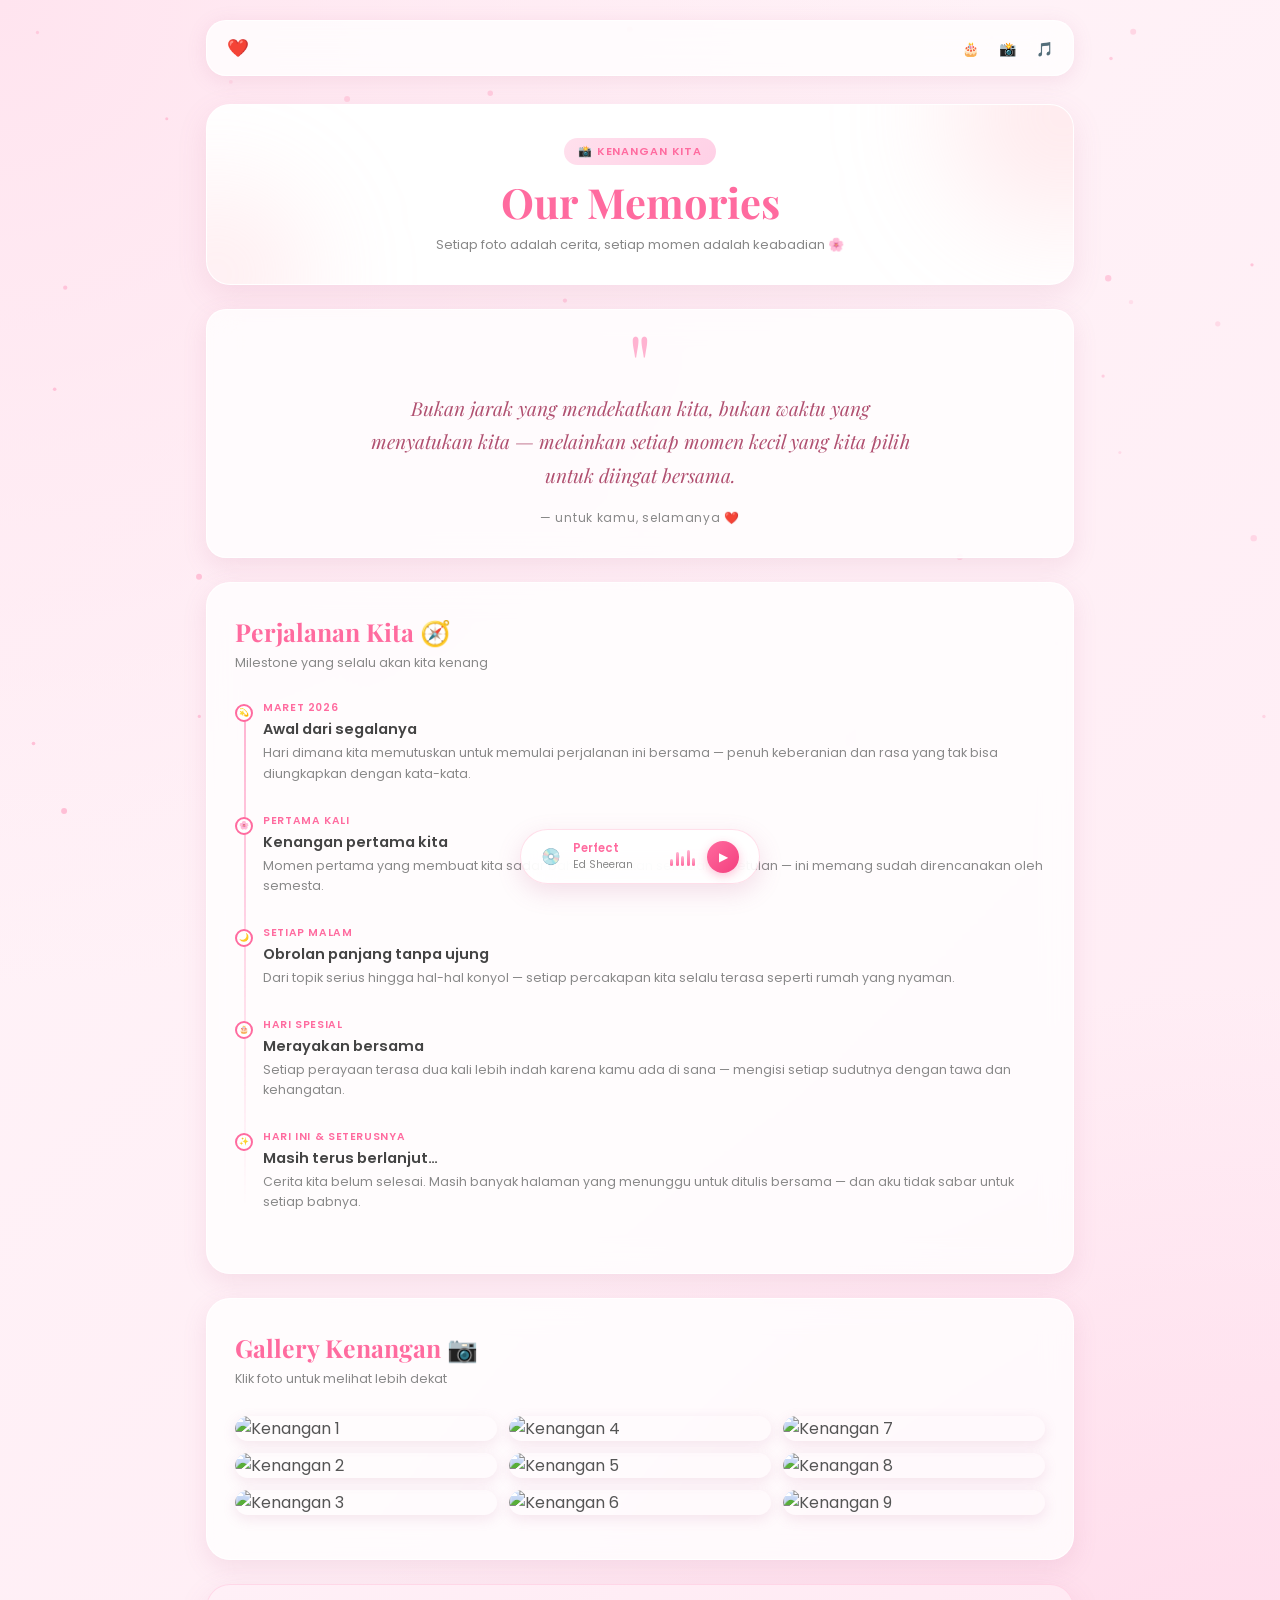
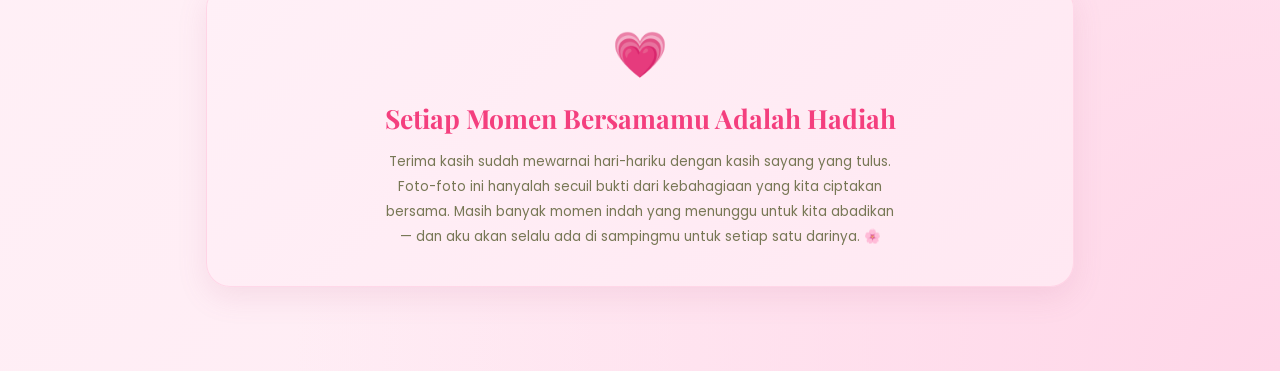
==== memories.html @ 5b6e2b77 "Add files via upload" ====
<!DOCTYPE html>
<html lang="id">
<head>
<meta charset="UTF-8">
<meta name="viewport" content="width=device-width, initial-scale=1.0">
<title>Our Memories 📸</title>
<link href="https://fonts.googleapis.com/css2?family=Poppins:wght@300;400;500;600;700&family=Playfair+Display:ital,wght@0,700;1,400&display=swap" rel="stylesheet">
<style>

/* ── Reset & Base ── */
*, *::before, *::after {
  margin: 0; padding: 0;
  box-sizing: border-box;
}

:root {
  --pink:      #ff6b9f;
  --pink-soft: #ffb3d1;
  --pink-pale: #fff0f6;
  --rose:      #f43f7e;
  --text:      #555;
  --text-light:#888;
  --white:     #ffffff;
  --glass-bg:  rgba(255,255,255,0.78);
  --glass-border: rgba(255,255,255,0.9);
  --shadow:    rgba(187,91,139,0.13);
}

html { scroll-behavior: smooth; }

body {
  min-height: 100vh;
  font-family: 'Poppins', sans-serif;
  color: var(--text);
  background:
    radial-gradient(circle at top left,   #ffe4ef 0%, transparent 42%),
    radial-gradient(circle at bottom right,#ffd6e8 0%, transparent 42%),
    linear-gradient(135deg, #fff5f9, #ffeaf3);
  overflow-x: hidden;
}

/* ── Particle Canvas ── */
#particle-canvas {
  position: fixed;
  inset: 0;
  pointer-events: none;
  z-index: 0;
}

/* ── Layout wrapper ── */
.container {
  max-width: 900px;
  margin: 0 auto;
  padding: 20px 16px 60px;
  position: relative;
  z-index: 1;
}

/* ── Navbar ── */
.navbar {
  display: flex;
  justify-content: space-between;
  align-items: center;
  padding: 14px 20px;
  margin-bottom: 28px;
  background: var(--glass-bg);
  backdrop-filter: blur(18px);
  -webkit-backdrop-filter: blur(18px);
  border: 1px solid var(--glass-border);
  border-radius: 20px;
  box-shadow: 0 4px 20px var(--shadow);
}

.logo { font-weight: 700; color: var(--pink); font-size: 1.1rem; }

.nav-links { display: flex; gap: 20px; list-style: none; }
.nav-links a {
  text-decoration: none;
  color: #666;
  font-size: 14px;
  transition: color .2s;
}
.nav-links a:hover { color: var(--pink); }

/* ── Hero Card ── */
.hero-card {
  position: relative;
  overflow: hidden;
  background: var(--white);
  border: 1px solid var(--glass-border);
  border-radius: 24px;
  padding: 32px 24px 28px;
  margin-bottom: 24px;
  box-shadow: 0 10px 30px var(--shadow);
  text-align: center;
}

.hero-card::before {
  content: "";
  position: absolute;
  width: 220px; height: 220px;
  top: -100px; right: -100px;
  border-radius: 50%;
  background: rgba(255,182,193,.3);
  filter: blur(60px);
}

.hero-card::after {
  content: "";
  position: absolute;
  width: 180px; height: 180px;
  bottom: -80px; left: -80px;
  border-radius: 50%;
  background: rgba(255,182,193,.25);
  filter: blur(55px);
}

.hero-badge {
  display: inline-block;
  background: linear-gradient(135deg, #ffe0ed, #ffd0e6);
  color: var(--pink);
  font-size: 11px;
  font-weight: 600;
  letter-spacing: .08em;
  text-transform: uppercase;
  padding: 5px 14px;
  border-radius: 30px;
  margin-bottom: 12px;
}

.hero-card h1 {
  font-family: 'Playfair Display', serif;
  font-size: clamp(1.8rem, 5vw, 2.6rem);
  color: var(--pink);
  margin-bottom: 8px;
  line-height: 1.2;
}

.hero-card .subtitle {
  color: var(--text-light);
  font-size: 13px;
  line-height: 1.6;
}

/* ── Opening Quote ── */
.quote-section {
  background: var(--glass-bg);
  backdrop-filter: blur(15px);
  -webkit-backdrop-filter: blur(15px);
  border: 1px solid var(--glass-border);
  border-radius: 20px;
  padding: 28px 32px;
  margin-bottom: 24px;
  box-shadow: 0 8px 24px var(--shadow);
  text-align: center;
  position: relative;
}

.quote-mark {
  font-family: 'Playfair Display', serif;
  font-size: 5rem;
  color: var(--pink-soft);
  line-height: .6;
  display: block;
  margin-bottom: 6px;
  user-select: none;
}

.quote-text {
  font-family: 'Playfair Display', serif;
  font-style: italic;
  font-size: clamp(1rem, 2.5vw, 1.2rem);
  color: #b05070;
  line-height: 1.75;
  max-width: 560px;
  margin: 0 auto 12px;
}

.quote-author {
  font-size: 12px;
  color: var(--text-light);
  letter-spacing: .06em;
}

/* ── Section Card ── */
.section-card {
  background: var(--glass-bg);
  backdrop-filter: blur(15px);
  -webkit-backdrop-filter: blur(15px);
  border: 1px solid var(--glass-border);
  border-radius: 24px;
  padding: 32px 28px;
  margin-bottom: 24px;
  box-shadow: 0 8px 24px var(--shadow);
}

.section-title {
  font-family: 'Playfair Display', serif;
  font-size: clamp(1.2rem, 3vw, 1.55rem);
  color: var(--pink);
  margin-bottom: 6px;
}

.section-sub {
  font-size: 12.5px;
  color: var(--text-light);
  margin-bottom: 28px;
}

/* ── Timeline ── */
.timeline {
  position: relative;
  padding-left: 28px;
}

.timeline::before {
  content: "";
  position: absolute;
  left: 9px;
  top: 6px; bottom: 6px;
  width: 2px;
  background: linear-gradient(to bottom, var(--pink-soft), transparent);
  border-radius: 2px;
}

.tl-item {
  position: relative;
  margin-bottom: 28px;
  opacity: 0;
  transform: translateX(-16px);
  transition: opacity .5s ease, transform .5s ease;
}

.tl-item.visible {
  opacity: 1;
  transform: translateX(0);
}

.tl-dot {
  position: absolute;
  left: -28px;
  top: 4px;
  width: 18px; height: 18px;
  background: white;
  border: 2.5px solid var(--pink);
  border-radius: 50%;
  display: flex;
  align-items: center;
  justify-content: center;
  font-size: 8px;
}

.tl-date {
  font-size: 10.5px;
  font-weight: 600;
  color: var(--pink);
  letter-spacing: .06em;
  text-transform: uppercase;
  margin-bottom: 3px;
}

.tl-label {
  font-size: 14.5px;
  font-weight: 600;
  color: #444;
  margin-bottom: 3px;
}

.tl-desc {
  font-size: 12.5px;
  color: var(--text-light);
  line-height: 1.65;
}

/* ── Masonry Gallery ── */
.gallery-grid {
  columns: 3;
  column-gap: 12px;
}

@media (max-width: 640px) {
  .gallery-grid { columns: 2; column-gap: 10px; }
}

.gallery-item {
  break-inside: avoid;
  margin-bottom: 12px;
  border-radius: 14px;
  overflow: hidden;
  cursor: pointer;
  position: relative;
  box-shadow: 0 4px 14px rgba(187,91,139,.14);
  transition: transform .25s ease, box-shadow .25s ease;
}

.gallery-item:hover {
  transform: translateY(-4px) scale(1.015);
  box-shadow: 0 10px 28px rgba(187,91,139,.22);
}

.gallery-item img {
  width: 100%;
  display: block;
  border-radius: 14px;
  transition: filter .25s;
}

.gallery-item:hover img { filter: brightness(.88); }

.gallery-overlay {
  position: absolute;
  inset: 0;
  background: linear-gradient(to top, rgba(244,63,126,.55) 0%, transparent 55%);
  border-radius: 14px;
  opacity: 0;
  transition: opacity .25s;
  display: flex;
  align-items: flex-end;
  padding: 12px;
}

.gallery-item:hover .gallery-overlay { opacity: 1; }

.gallery-caption {
  color: white;
  font-size: 11.5px;
  font-weight: 500;
  line-height: 1.4;
}

/* ── Lightbox ── */
.lightbox {
  display: none;
  position: fixed;
  inset: 0;
  z-index: 9999;
  background: rgba(30, 5, 18, 0.88);
  backdrop-filter: blur(12px);
  -webkit-backdrop-filter: blur(12px);
  align-items: center;
  justify-content: center;
  padding: 20px;
}

.lightbox.open { display: flex; }

.lb-inner {
  position: relative;
  max-width: 780px;
  width: 100%;
  display: flex;
  flex-direction: column;
  align-items: center;
  gap: 14px;
}

.lb-image-wrap {
  position: relative;
  width: 100%;
}

.lb-image-wrap img {
  width: 100%;
  max-height: 70vh;
  object-fit: contain;
  border-radius: 18px;
  box-shadow: 0 20px 60px rgba(0,0,0,.55);
  display: block;
}

.lb-caption {
  color: rgba(255,255,255,.82);
  font-size: 13px;
  text-align: center;
  line-height: 1.5;
}

.lb-counter {
  color: rgba(255,255,255,.45);
  font-size: 11px;
}

.lb-btn {
  position: absolute;
  top: 50%;
  transform: translateY(-50%);
  background: rgba(255,255,255,.15);
  backdrop-filter: blur(8px);
  border: 1px solid rgba(255,255,255,.25);
  color: white;
  width: 42px; height: 42px;
  border-radius: 50%;
  font-size: 16px;
  cursor: pointer;
  display: flex;
  align-items: center;
  justify-content: center;
  transition: background .2s, transform .2s;
  z-index: 10;
}

.lb-btn:hover {
  background: rgba(255,107,159,.6);
  transform: translateY(-50%) scale(1.08);
}

.lb-prev { left: -20px; }
.lb-next { right: -20px; }

.lb-close {
  position: absolute;
  top: -12px; right: -12px;
  background: rgba(255,107,159,.85);
  color: white;
  border: none;
  width: 36px; height: 36px;
  border-radius: 50%;
  font-size: 18px;
  cursor: pointer;
  display: flex;
  align-items: center;
  justify-content: center;
  z-index: 11;
  transition: background .2s, transform .2s;
  box-shadow: 0 4px 14px rgba(244,63,126,.35);
}

.lb-close:hover {
  background: var(--rose);
  transform: scale(1.1);
}

/* ── Closing Message ── */
.closing-card {
  background: linear-gradient(135deg, #fff0f7 0%, #ffe8f2 100%);
  border: 1px solid rgba(255,180,210,.4);
  border-radius: 24px;
  padding: 36px 28px;
  text-align: center;
  box-shadow: 0 10px 30px var(--shadow);
  margin-bottom: 24px;
}

.closing-icon {
  font-size: 2.8rem;
  margin-bottom: 12px;
  display: block;
  animation: heartbeat 1.6s ease-in-out infinite;
}

@keyframes heartbeat {
  0%, 100% { transform: scale(1); }
  14% { transform: scale(1.15); }
  28% { transform: scale(1); }
  42% { transform: scale(1.1); }
  56% { transform: scale(1); }
}

.closing-card h2 {
  font-family: 'Playfair Display', serif;
  font-size: clamp(1.2rem, 3.5vw, 1.65rem);
  color: var(--rose);
  margin-bottom: 14px;
}

.closing-card p {
  font-size: 13.5px;
  color: #775;
  line-height: 1.85;
  max-width: 520px;
  margin: 0 auto;
}

/* ── Music Bar ── */
.music-bar {
  position: fixed;
  bottom: 16px;
  left: 50%;
  transform: translateX(-50%);
  z-index: 200;
  background: rgba(255,255,255,.88);
  backdrop-filter: blur(18px);
  -webkit-backdrop-filter: blur(18px);
  border: 1px solid rgba(255,210,225,.7);
  border-radius: 50px;
  padding: 10px 20px;
  display: flex;
  align-items: center;
  gap: 12px;
  box-shadow: 0 8px 24px rgba(187,91,139,.18);
  min-width: 240px;
  max-width: 90vw;
}

.music-icon {
  font-size: 1rem;
  animation: spin 3s linear infinite;
  animation-play-state: paused;
  cursor: pointer;
}

.music-icon.playing { animation-play-state: running; }

@keyframes spin { to { transform: rotate(360deg); } }

.music-info { flex: 1; overflow: hidden; }

.music-title {
  font-size: 11.5px;
  font-weight: 600;
  color: var(--pink);
  white-space: nowrap;
  overflow: hidden;
  text-overflow: ellipsis;
}

.music-artist {
  font-size: 10.5px;
  color: var(--text-light);
}

.music-waves {
  display: flex;
  align-items: flex-end;
  gap: 2.5px;
  height: 18px;
}

.wave-bar {
  width: 3px;
  background: linear-gradient(to top, var(--pink), var(--pink-soft));
  border-radius: 2px;
  animation: wave 0.9s ease-in-out infinite alternate;
}

.wave-bar:nth-child(1) { height: 7px;  animation-delay: 0s; }
.wave-bar:nth-child(2) { height: 14px; animation-delay: .15s; }
.wave-bar:nth-child(3) { height: 10px; animation-delay: .3s; }
.wave-bar:nth-child(4) { height: 16px; animation-delay: .45s; }
.wave-bar:nth-child(5) { height: 8px;  animation-delay: .6s; }

.music-waves.paused .wave-bar { animation-play-state: paused; }

@keyframes wave {
  from { transform: scaleY(.4); }
  to   { transform: scaleY(1);  }
}

.play-btn {
  background: linear-gradient(135deg, var(--pink), var(--rose));
  border: none;
  color: white;
  width: 32px; height: 32px;
  border-radius: 50%;
  font-size: 12px;
  cursor: pointer;
  display: flex;
  align-items: center;
  justify-content: center;
  box-shadow: 0 3px 10px rgba(244,63,126,.3);
  transition: transform .2s;
  flex-shrink: 0;
}

.play-btn:hover { transform: scale(1.1); }

/* ── Mobile navbar ── */
@media (max-width: 768px) {
  .navbar {
    justify-content: center;
    padding: 12px;
  }

  .logo { display: none; }

  .nav-links {
    width: 100%;
    justify-content: center;
    gap: 10px;
  }

  .nav-links a {
    font-size: 0;
    display: flex;
    align-items: center;
    justify-content: center;
    width: 44px; height: 44px;
    border-radius: 14px;
    background: rgba(255,107,159,.1);
    transition: .25s;
  }

  .nav-links a:hover { transform: translateY(-2px); }

  .nav-links li:nth-child(1) a::before { content: "🎂"; font-size: 18px; }
  .nav-links li:nth-child(2) a::before { content: "💕"; font-size: 18px; }
  .nav-links li:nth-child(3) a::before { content: "📸"; font-size: 18px; }
  .nav-links li:nth-child(4) a::before { content: "🎵"; font-size: 18px; }

  .nav-links a.active {
    background: var(--pink);
    transform: translateY(-2px);
    box-shadow: 0 6px 15px rgba(236,43,140,.3);
  }

  .section-card { padding: 24px 18px; }

  .lb-prev { left: -6px; }
  .lb-next { right: -6px; }
}

/* ── Scroll-reveal base ── */
.reveal {
  opacity: 0;
  transform: translateY(22px);
  transition: opacity .55s ease, transform .55s ease;
}

.reveal.visible {
  opacity: 1;
  transform: translateY(0);
}

/* ── Floating hearts deco ── */
.float-hearts {
  position: fixed;
  top: 0; left: 0;
  width: 100%; height: 100%;
  pointer-events: none;
  z-index: 0;
  overflow: hidden;
}

.fheart {
  position: absolute;
  bottom: -40px;
  font-size: 14px;
  opacity: 0;
  animation: floatUp linear infinite;
}

@keyframes floatUp {
  0%   { opacity: 0;   transform: translateY(0) scale(.6); }
  10%  { opacity: .55; }
  90%  { opacity: .2; }
  100% { opacity: 0;   transform: translateY(-100vh) scale(1) rotate(20deg); }
}

</style>
</head>

<body>

<!-- Particles -->
<canvas id="particle-canvas"></canvas>

<!-- Floating hearts -->
<div class="float-hearts" id="floatHearts"></div>

<div class="container">

  <!-- Navbar -->
  <nav class="navbar">
    <div class="logo">❤️</div>
    <ul class="nav-links">
      <li><a href="index.html">🎂</a></li>
      <li><a href="memories.html" class="active">📸</a></li>
      <li><a href="music.html">🎵</a></li>
    </ul>
  </nav>

  <!-- Hero -->
  <div class="hero-card reveal">
    <div class="hero-badge">📸 Kenangan Kita</div>
    <h1>Our Memories</h1>
    <p class="subtitle">Setiap foto adalah cerita, setiap momen adalah keabadian 🌸</p>
  </div>

  <!-- Opening Quote -->
  <div class="quote-section reveal">
    <span class="quote-mark">"</span>
    <p class="quote-text">
      Bukan jarak yang mendekatkan kita, bukan waktu yang menyatukan kita —
      melainkan setiap momen kecil yang kita pilih untuk diingat bersama.
    </p>
    <span class="quote-author">— untuk kamu, selamanya ❤️</span>
  </div>

  <!-- Timeline -->
  <div class="section-card reveal">
    <h2 class="section-title">Perjalanan Kita 🧭</h2>
    <p class="section-sub">Milestone yang selalu akan kita kenang</p>

    <div class="timeline">

      <div class="tl-item">
        <div class="tl-dot">💫</div>
        <div class="tl-date">Maret 2026</div>
        <div class="tl-label">Awal dari segalanya</div>
        <div class="tl-desc">Hari dimana kita memutuskan untuk memulai perjalanan ini bersama — penuh keberanian dan rasa yang tak bisa diungkapkan dengan kata-kata.</div>
      </div>

      <div class="tl-item">
        <div class="tl-dot">🌸</div>
        <div class="tl-date">Pertama kali</div>
        <div class="tl-label">Kenangan pertama kita</div>
        <div class="tl-desc">Momen pertama yang membuat kita sadar bahwa ini bukan sekadar kebetulan — ini memang sudah direncanakan oleh semesta.</div>
      </div>

      <div class="tl-item">
        <div class="tl-dot">🌙</div>
        <div class="tl-date">Setiap malam</div>
        <div class="tl-label">Obrolan panjang tanpa ujung</div>
        <div class="tl-desc">Dari topik serius hingga hal-hal konyol — setiap percakapan kita selalu terasa seperti rumah yang nyaman.</div>
      </div>

      <div class="tl-item">
        <div class="tl-dot">🎂</div>
        <div class="tl-date">Hari Spesial</div>
        <div class="tl-label">Merayakan bersama</div>
        <div class="tl-desc">Setiap perayaan terasa dua kali lebih indah karena kamu ada di sana — mengisi setiap sudutnya dengan tawa dan kehangatan.</div>
      </div>

      <div class="tl-item">
        <div class="tl-dot">✨</div>
        <div class="tl-date">Hari ini & seterusnya</div>
        <div class="tl-label">Masih terus berlanjut…</div>
        <div class="tl-desc">Cerita kita belum selesai. Masih banyak halaman yang menunggu untuk ditulis bersama — dan aku tidak sabar untuk setiap babnya.</div>
      </div>

    </div>
  </div>

  <!-- Gallery -->
  <div class="section-card reveal">
    <h2 class="section-title">Gallery Kenangan 📷</h2>
    <p class="section-sub">Klik foto untuk melihat lebih dekat</p>

    <div class="gallery-grid" id="galleryGrid">

      <!-- Row 1 -->
      <div class="gallery-item" data-index="0">
        <img src="https://images.unsplash.com/photo-1516589178581-6cd7833ae3b2?w=400&q=80" alt="Kenangan 1">
        <div class="gallery-overlay"><span class="gallery-caption">Momen bahagia bersama 💕</span></div>
      </div>

      <div class="gallery-item" data-index="1">
        <img src="https://images.unsplash.com/photo-1529634806980-85c3dd6d34ac?w=400&q=80" alt="Kenangan 2">
        <div class="gallery-overlay"><span class="gallery-caption">Kebersamaan yang hangat 🌸</span></div>
      </div>

      <div class="gallery-item" data-index="2">
        <img src="https://images.unsplash.com/photo-1518199266791-5375a83190b7?w=400&q=80" alt="Kenangan 3">
        <div class="gallery-overlay"><span class="gallery-caption">Saat semua terasa sempurna ✨</span></div>
      </div>

      <!-- Row 2 -->
      <div class="gallery-item" data-index="3">
        <img src="https://images.unsplash.com/photo-1600275669283-a4be8c71a69b?w=400&q=80" alt="Kenangan 4">
        <div class="gallery-overlay"><span class="gallery-caption">Petualangan kecil kita 🌿</span></div>
      </div>

      <div class="gallery-item" data-index="4">
        <img src="https://images.unsplash.com/photo-1524504388940-b1c1722653e1?w=400&q=80" alt="Kenangan 5">
        <div class="gallery-overlay"><span class="gallery-caption">Kamu, selalu 💖</span></div>
      </div>

      <div class="gallery-item" data-index="5">
        <img src="https://images.unsplash.com/photo-1499678329028-101435549a4e?w=400&q=80" alt="Kenangan 6">
        <div class="gallery-overlay"><span class="gallery-caption">Senja yang kita nikmati 🌅</span></div>
      </div>

      <!-- Row 3 -->
      <div class="gallery-item" data-index="6">
        <img src="https://images.unsplash.com/photo-1474552226712-ac0f0961a954?w=400&q=80" alt="Kenangan 7">
        <div class="gallery-overlay"><span class="gallery-caption">Tawa yang tidak bisa disembunyikan 😄</span></div>
      </div>

      <div class="gallery-item" data-index="7">
        <img src="https://images.unsplash.com/photo-1542628682-88321d2a4828?w=400&q=80" alt="Kenangan 8">
        <div class="gallery-overlay"><span class="gallery-caption">Ketenangan bersamamu 🕊️</span></div>
      </div>

      <div class="gallery-item" data-index="8">
        <img src="https://images.unsplash.com/photo-1515037893149-de7f840978e2?w=400&q=80" alt="Kenangan 9">
        <div class="gallery-overlay"><span class="gallery-caption">Romantis, selalu 🌹</span></div>
      </div>

    </div>
  </div>

  <!-- Closing -->
  <div class="closing-card reveal">
    <span class="closing-icon">💗</span>
    <h2>Setiap Momen Bersamamu Adalah Hadiah</h2>
    <p>
      Terima kasih sudah mewarnai hari-hariku dengan kasih sayang yang tulus.
      Foto-foto ini hanyalah secuil bukti dari kebahagiaan yang kita ciptakan bersama.
      Masih banyak momen indah yang menunggu untuk kita abadikan — dan aku akan selalu
      ada di sampingmu untuk setiap satu darinya. 🌸
    </p>
  </div>

</div><!-- /container -->

<!-- Lightbox -->
<div class="lightbox" id="lightbox" role="dialog" aria-modal="true">
  <div class="lb-inner">
    <div class="lb-image-wrap">
      <button class="lb-close" id="lbClose" title="Tutup">✕</button>
      <button class="lb-btn lb-prev" id="lbPrev" title="Sebelumnya">‹</button>
      <img id="lbImg" src="" alt="">
      <button class="lb-btn lb-next" id="lbNext" title="Berikutnya">›</button>
    </div>
    <p class="lb-caption" id="lbCaption"></p>
    <p class="lb-counter" id="lbCounter"></p>
  </div>
</div>

<!-- Music Bar -->
<div class="music-bar">
  <span class="music-icon" id="musicIcon">💿</span>
  <div class="music-info">
    <div class="music-title" id="musicTitle">Perfect — Ed Sheeran</div>
    <div class="music-artist" id="musicArtist">For you, always ❤️</div>
  </div>
  <div class="music-waves" id="musicWaves">
    <div class="wave-bar"></div>
    <div class="wave-bar"></div>
    <div class="wave-bar"></div>
    <div class="wave-bar"></div>
    <div class="wave-bar"></div>
  </div>
  <button class="play-btn" id="playBtn" title="Play/Pause">▶</button>
</div>

<audio id="audioPlayer" preload="auto" loop>
  <source src="music/Ed Sheeran - Perfect (320).mp3" type="audio/mpeg">
</audio>

<script>
/* ─── Particles ─── */
(function(){
  const canvas = document.getElementById('particle-canvas');
  const ctx = canvas.getContext('2d');
  let W, H, pts = [];

  function resize(){
    W = canvas.width  = window.innerWidth;
    H = canvas.height = window.innerHeight;
  }
  resize();
  window.addEventListener('resize', resize);

  function rand(a,b){ return Math.random()*(b-a)+a; }

  for(let i=0;i<55;i++){
    pts.push({
      x: rand(0,window.innerWidth),
      y: rand(0,window.innerHeight),
      r: rand(1.5,3.5),
      dx: rand(-0.18,0.18),
      dy: rand(-0.18,0.18),
      o: rand(0.1,0.38)
    });
  }

  function draw(){
    ctx.clearRect(0,0,W,H);
    pts.forEach(p=>{
      ctx.beginPath();
      ctx.arc(p.x,p.y,p.r,0,Math.PI*2);
      ctx.fillStyle = `rgba(255,107,159,${p.o})`;
      ctx.fill();
      p.x += p.dx; p.y += p.dy;
      if(p.x<0||p.x>W) p.dx*=-1;
      if(p.y<0||p.y>H) p.dy*=-1;
    });
    requestAnimationFrame(draw);
  }
  draw();
})();

/* ─── Floating Hearts ─── */
(function(){
  const container = document.getElementById('floatHearts');
  const emojis = ['❤️','🌸','💕','✨','💖','🌷'];

  function spawn(){
    const el = document.createElement('span');
    el.className = 'fheart';
    el.textContent = emojis[Math.floor(Math.random()*emojis.length)];
    el.style.left = Math.random()*100 + 'vw';
    const dur = 8 + Math.random()*10;
    el.style.animationDuration = dur + 's';
    el.style.animationDelay    = Math.random()*4 + 's';
    el.style.fontSize = (10 + Math.random()*10) + 'px';
    container.appendChild(el);
    setTimeout(()=>el.remove(), (dur+5)*1000);
  }

  for(let i=0;i<10;i++) setTimeout(spawn, i*600);
  setInterval(spawn, 2200);
})();

/* ─── Scroll Reveal ─── */
(function(){
  const obs = new IntersectionObserver((entries)=>{
    entries.forEach(e=>{ if(e.isIntersecting) e.target.classList.add('visible'); });
  },{ threshold:0.12 });

  document.querySelectorAll('.reveal').forEach(el=>obs.observe(el));
  document.querySelectorAll('.tl-item').forEach(el=>obs.observe(el));
})();

/* ─── Lightbox ─── */
(function(){
  const items    = document.querySelectorAll('.gallery-item');
  const lightbox = document.getElementById('lightbox');
  const lbImg    = document.getElementById('lbImg');
  const lbCap    = document.getElementById('lbCaption');
  const lbCount  = document.getElementById('lbCounter');
  const lbClose  = document.getElementById('lbClose');
  const lbPrev   = document.getElementById('lbPrev');
  const lbNext   = document.getElementById('lbNext');
  let current    = 0;
  const total    = items.length;

  const data = Array.from(items).map(item=>({
    src: item.querySelector('img').src,
    alt: item.querySelector('img').alt,
    cap: item.querySelector('.gallery-caption')?.textContent || ''
  }));

  function open(idx){
    current = (idx + total) % total;
    lbImg.src    = data[current].src;
    lbImg.alt    = data[current].alt;
    lbCap.textContent   = data[current].cap;
    lbCount.textContent = `${current+1} / ${total}`;
    lightbox.classList.add('open');
    document.body.style.overflow = 'hidden';
  }

  function close(){
    lightbox.classList.remove('open');
    document.body.style.overflow = '';
    lbImg.src = '';
  }

  items.forEach((item,i)=> item.addEventListener('click',()=>open(i)));
  lbClose.addEventListener('click', close);
  lbPrev.addEventListener('click',  ()=>open(current-1));
  lbNext.addEventListener('click',  ()=>open(current+1));

  lightbox.addEventListener('click', e=>{
    if(e.target===lightbox) close();
  });

  document.addEventListener('keydown', e=>{
    if(!lightbox.classList.contains('open')) return;
    if(e.key==='ArrowLeft')  open(current-1);
    if(e.key==='ArrowRight') open(current+1);
    if(e.key==='Escape')     close();
  });
})();

/* ─── Music Bar ─── */
(function(){
const audio=document.getElementById('audioPlayer');
const playBtn=document.getElementById('playBtn');
const musicIcon=document.getElementById('musicIcon');
const musicWaves=document.getElementById('musicWaves');
const title=document.getElementById('musicTitle');
const artist=document.getElementById('musicArtist');
title.textContent='Perfect';
artist.textContent='Ed Sheeran';
audio.volume=0.5;
function sync(){
 const p=!audio.paused;
 playBtn.textContent=p?'⏸':'▶';
 musicIcon.classList.toggle('playing',p);
 musicWaves.classList.toggle('paused',!p);
}
playBtn.onclick=()=>audio.paused?audio.play():audio.pause();
audio.onplay=sync;
audio.onpause=sync;
document.addEventListener('click',function fp(){
 audio.play().catch(()=>{});
 document.removeEventListener('click',fp);
},{once:true});
sync();
})();
</script>

</body>
</html>
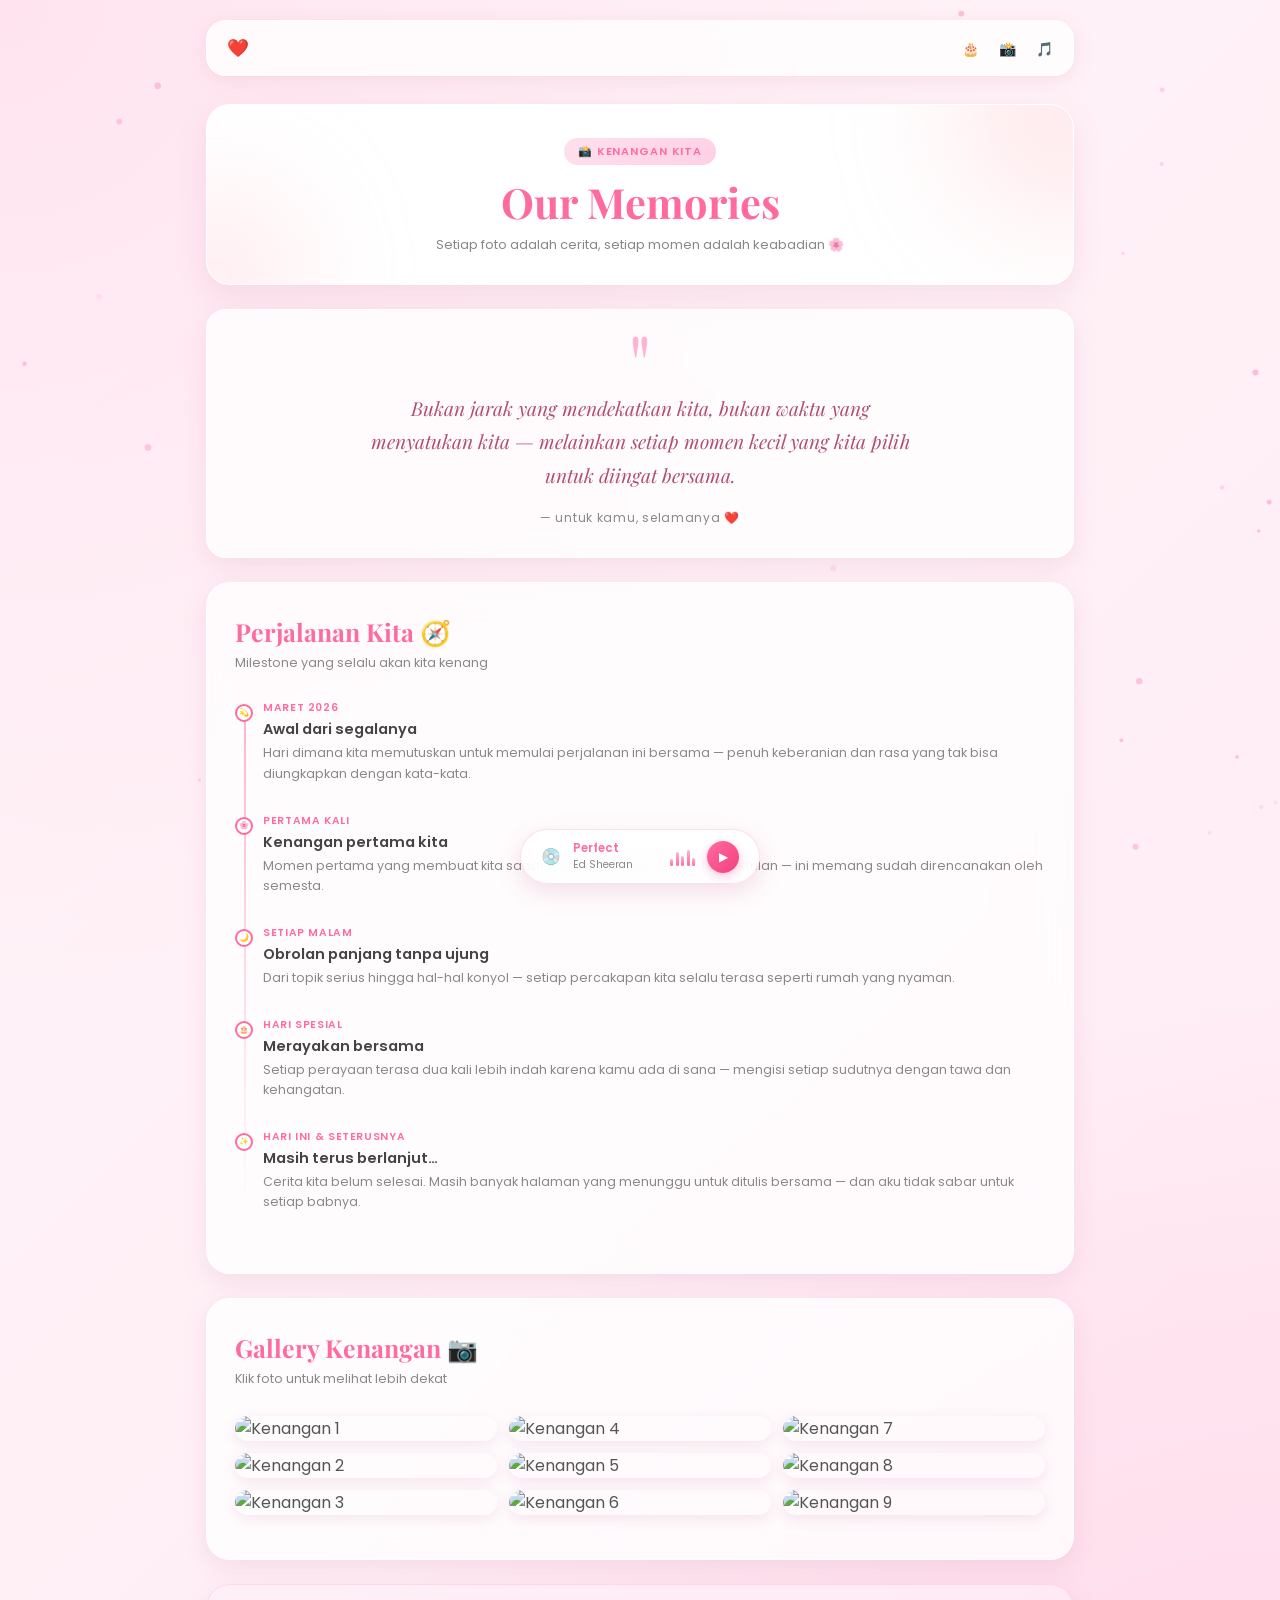
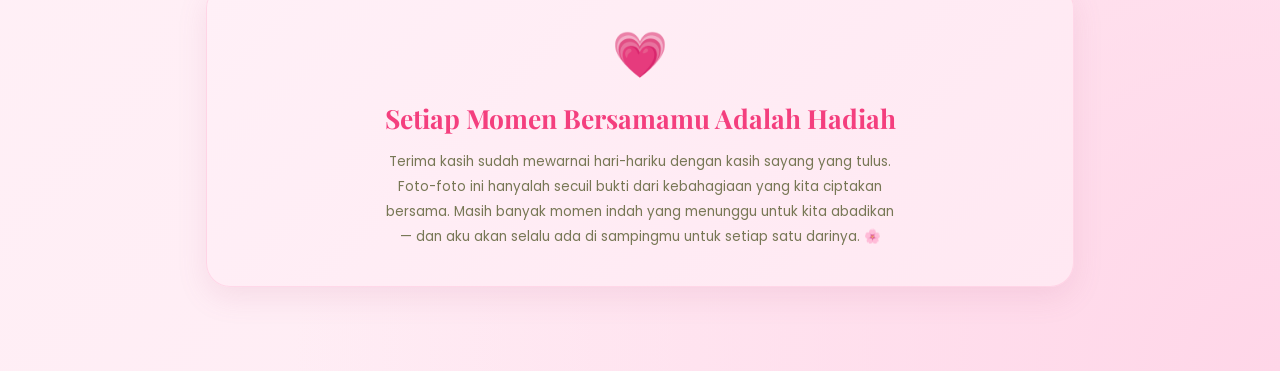
==== commit c269a65f: "Update memories.html" ====
--- a/memories.html
+++ b/memories.html
@@ -593,7 +593,6 @@
   .nav-links a:hover { transform: translateY(-2px); }
 
   .nav-links li:nth-child(1) a::before { content: "🎂"; font-size: 18px; }
-  .nav-links li:nth-child(2) a::before { content: "💕"; font-size: 18px; }
   .nav-links li:nth-child(3) a::before { content: "📸"; font-size: 18px; }
   .nav-links li:nth-child(4) a::before { content: "🎵"; font-size: 18px; }
 
@@ -994,4 +993,4 @@
 </script>
 
 </body>
-</html>+</html>
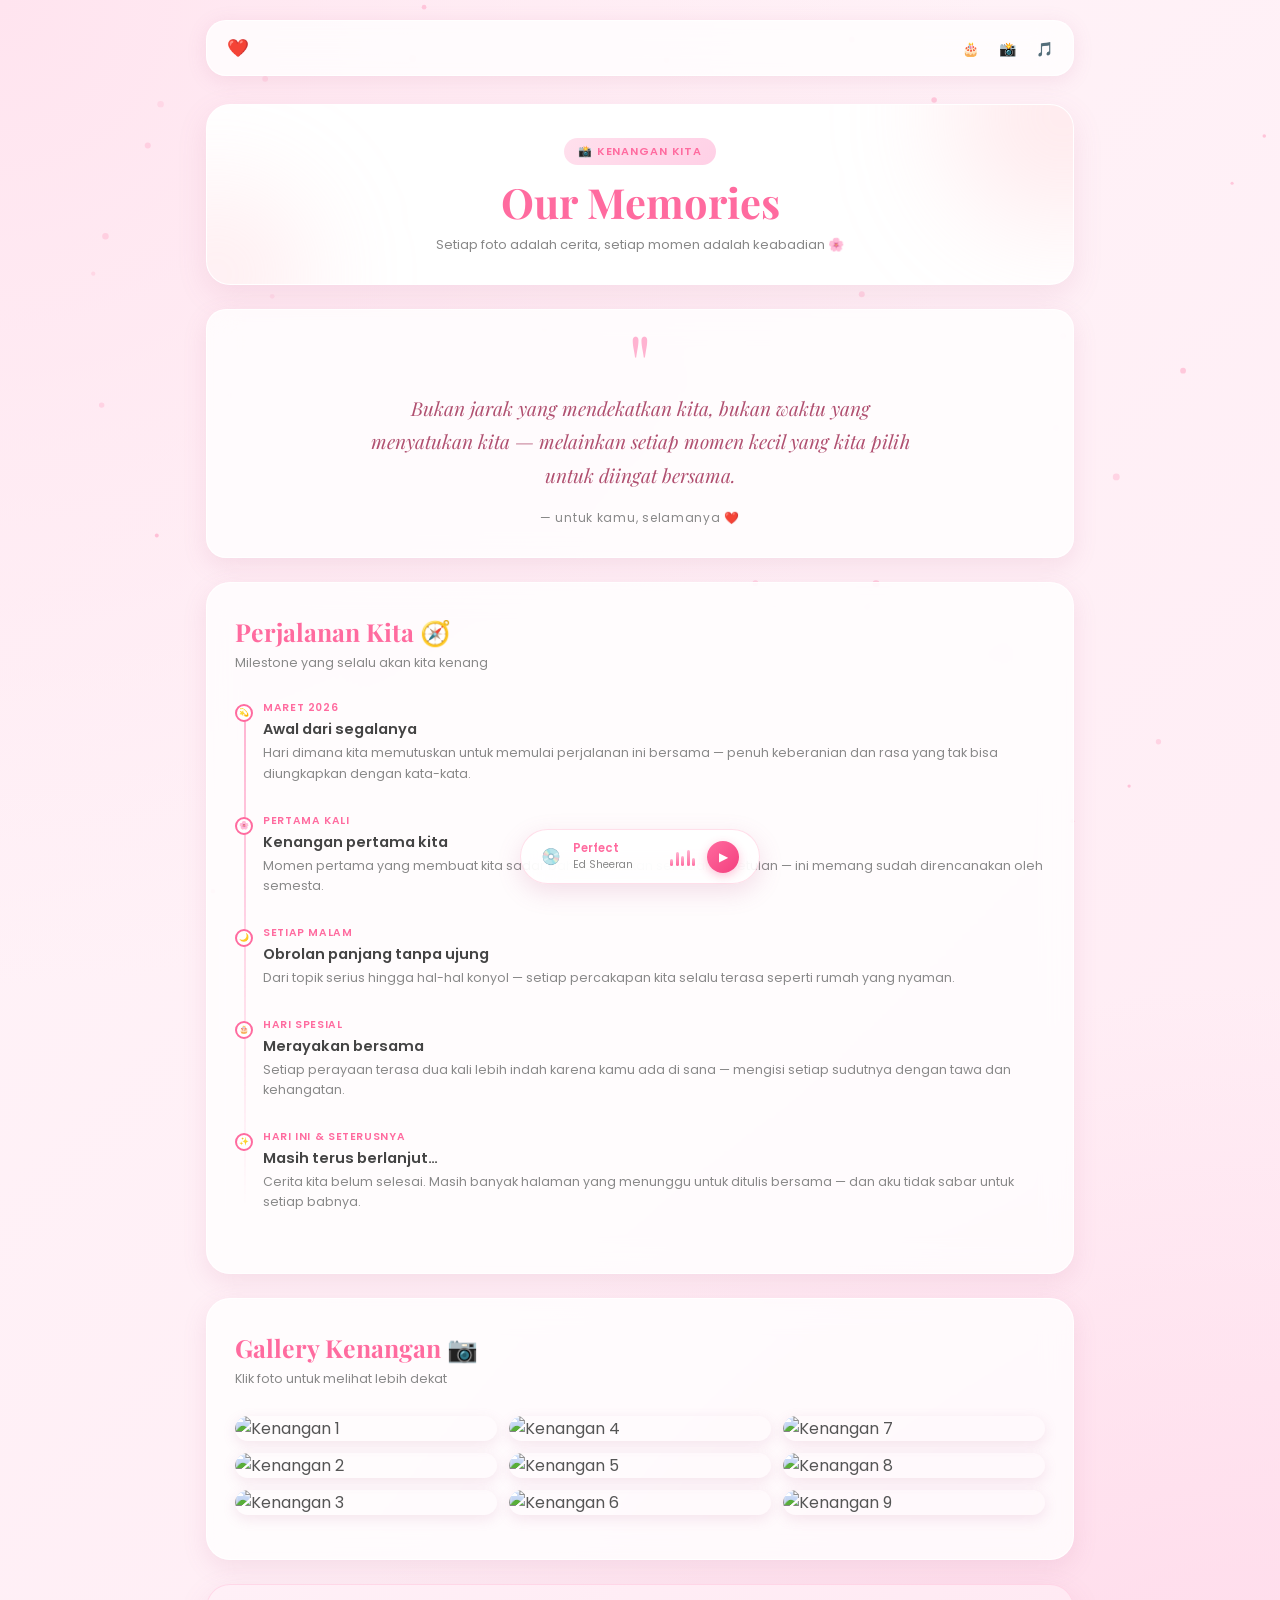
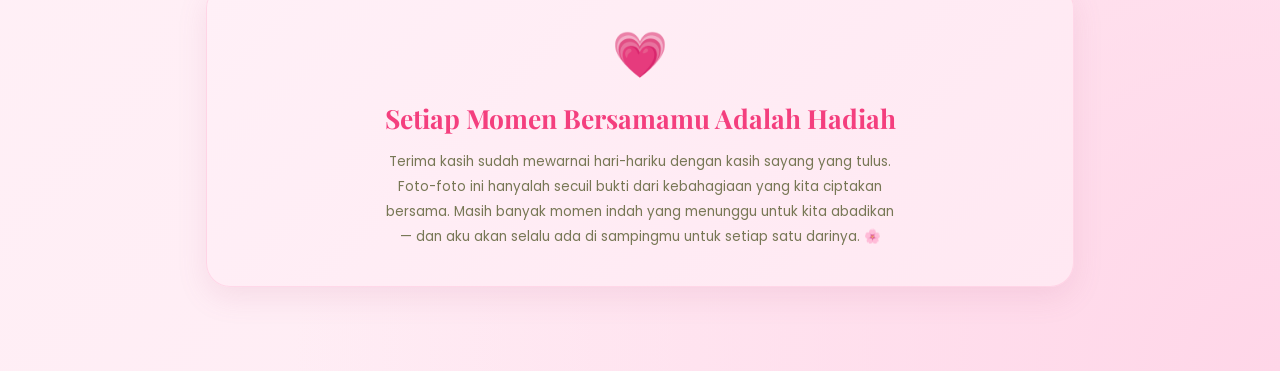
==== commit 0e71fbaa: "Update memories.html" ====
--- a/memories.html
+++ b/memories.html
@@ -593,8 +593,8 @@
   .nav-links a:hover { transform: translateY(-2px); }
 
   .nav-links li:nth-child(1) a::before { content: "🎂"; font-size: 18px; }
-  .nav-links li:nth-child(3) a::before { content: "📸"; font-size: 18px; }
-  .nav-links li:nth-child(4) a::before { content: "🎵"; font-size: 18px; }
+  .nav-links li:nth-child(2) a::before { content: "📸"; font-size: 18px; }
+  .nav-links li:nth-child(3) a::before { content: "🎵"; font-size: 18px; }
 
   .nav-links a.active {
     background: var(--pink);
